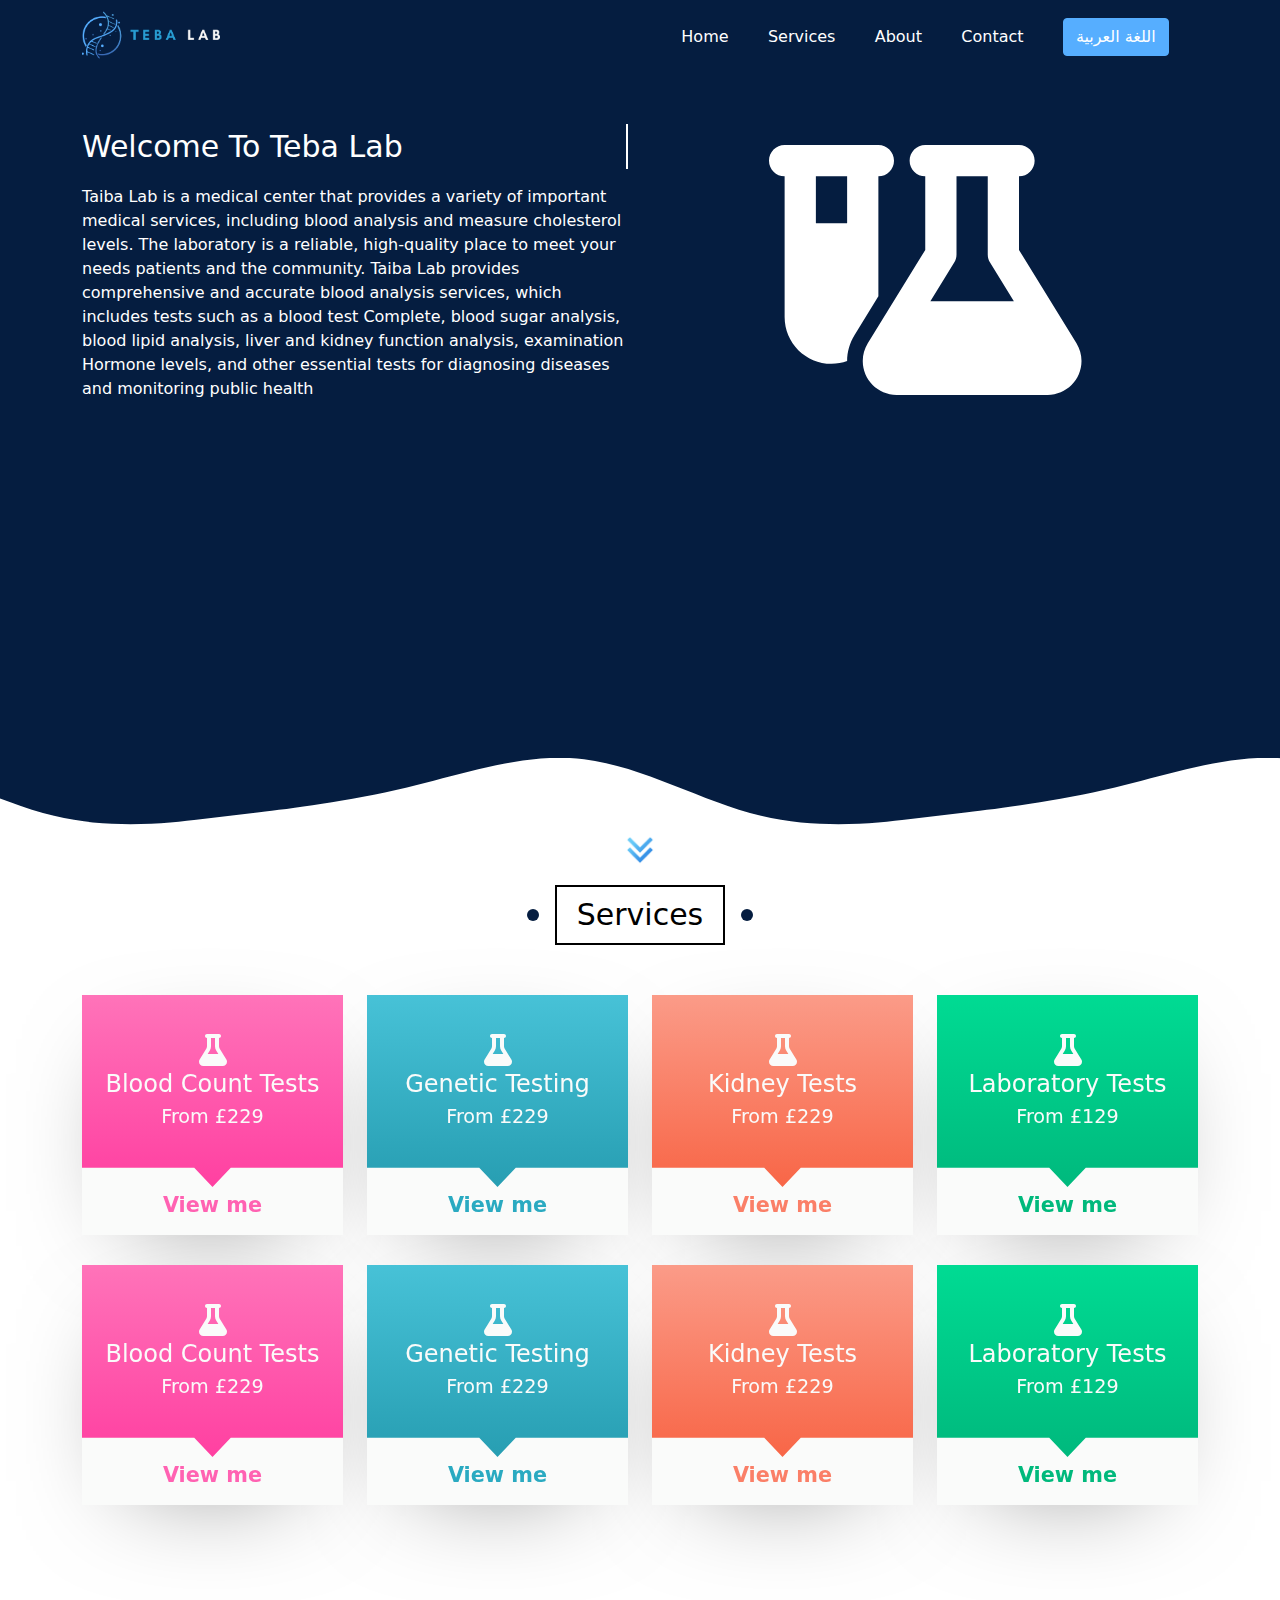
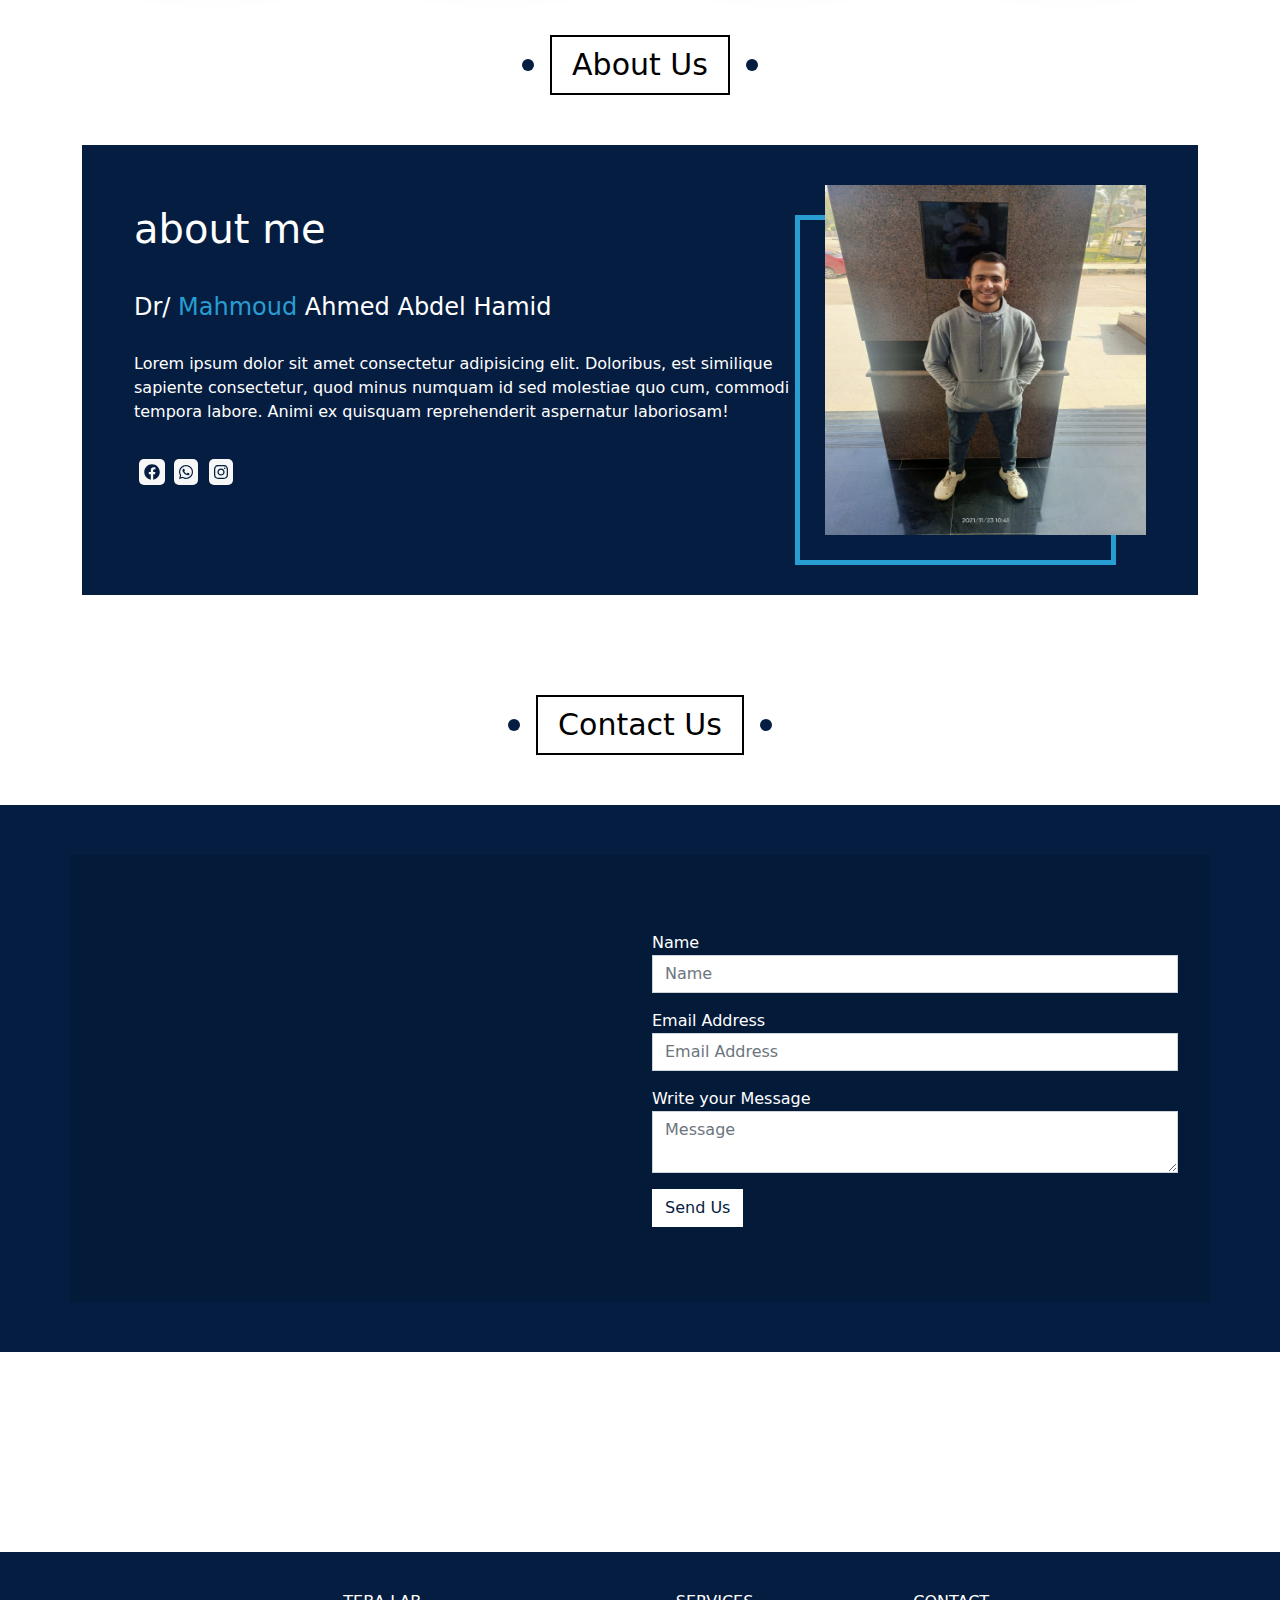
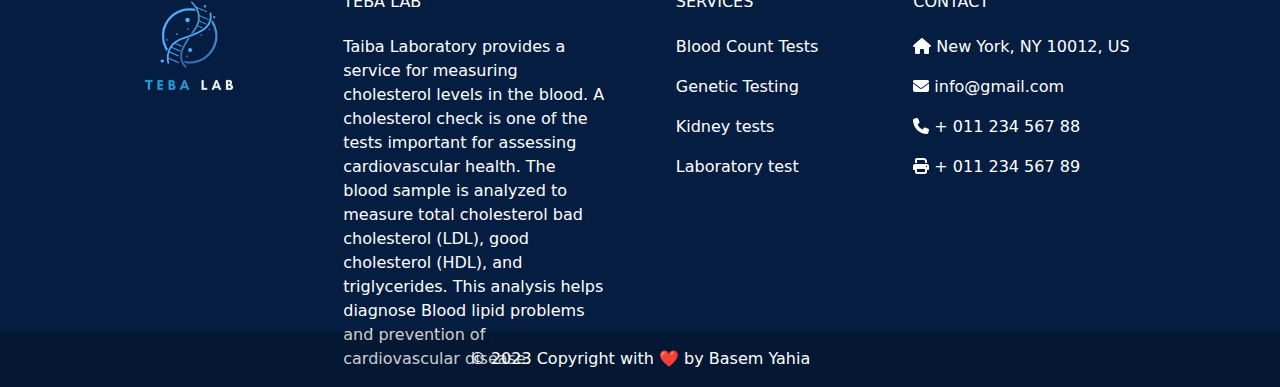
==== index.html @ e8a7df1d "first commit" ====
<!DOCTYPE html>
<html>

<head>
    <meta charset="UTF-8">
    <meta http-equiv="X-UA-Compatible" content="IE=edge">
    <meta name="viewport" content="width=device-width, initial-scale=1.0">
    <meta name="description" content="this is teba lab">
    <title>TEBA</title>
    <link rel="shortcut icon" href="images/logo.png" type="image/x-icon">
    <link rel="stylesheet" href="css/all.min.css">
    <link rel="stylesheet" href="css/bootstrap.min.css">
    <link rel="stylesheet" href="css/style.css">
</head>

<body>
    <!-- start header-->
    <header id="home">
        <nav>
            <div class="container">
                <div class="row">
                    <div class="col-6">
                        <div class="logo">
                            <img src="images/Pixel technology logo designs template - Copy.png" alt="" height="50px">
                        </div>
                    </div>
                    <div class="col-6">
                        <a href="#menu" id="toggle"><span></span></a>
                        <ul id="menu">
                            <li><a href="#home">Home</a></li>
                            <li><a href="#services">Services</a></li>
                            <li><a href="#about">About</a></li>
                            <li><a href="#contact">Contact</a></li>
                            <li><button onclick="switchLanguage('ar')" class="btn btn-primary">اللغة العربية</button>
                            </li>
                        </ul>
                    </div>
                </div>
            </div>
        </nav>
    </header>
    <!-- end header-->
    <!-- start landing-->
    <section class="landing">
        <div class="wave-container">
            <div class="container">
                <div class="row justify-content-between align-items-center landing_area">
                    <div class="col-lg-6 col-md-6 col-sm-6 col-12">
                        <div class="text">
                            <p>Welcome To Teba Lab</p>
                            <p>
                                Taiba Lab is a medical center that provides a variety of important medical services,
                                including blood analysis
                                and measure cholesterol levels. The laboratory is a reliable, high-quality place to meet
                                your needs
                                patients and the community.
                                Taiba Lab provides comprehensive and accurate blood analysis services, which includes
                                tests such as a blood test
                                Complete, blood sugar analysis, blood lipid analysis, liver and kidney function
                                analysis, examination
                                Hormone levels, and other essential tests for diagnosing diseases and monitoring public
                                health
                            </p>
                        </div>
                    </div>
                    <div class="col-lg-6 col-md-6 col-sm-6 col-12 text-center">
                        <div class="image_landing">
                            <i class="fa-solid fa-flask-vial"></i>
                        </div>
                    </div>
                </div>
            </div>
        </div>
        <div class="arrow">
            <a href="#services" class="go-down">
                <img src="images/down-arrow.png" alt="Erorr">
            </a>
        </div>
    </section>
    <!-- end landing-->
    <!-- start button up -->
    <button class="up" id="up"><i class="fa-solid fa-arrow-up"></i></button>
    <!-- end button up -->
    <!-- start service-->
    <section class="services" id="services">
        <div class="container">
            <div class="head">
                <h2 class="main-title">Services</h2>
            </div>
            <div class="row data_service">
                <div class="col-lg-3 col-md-4 col-sm-6 col-12">
                    <div class="card">
                        <div class="flip-card">
                            <div class="flip-card__container">
                                <div class="card-front">
                                    <div class="card-front__tp card-front__tp--city">
                                        <i class="fa-solid fa-flask"></i>
                                        <h2 class="card-front__heading">
                                            Blood Count Tests
                                        </h2>
                                        <p class="card-front__text-price">
                                            From £229
                                        </p>
                                    </div>

                                    <div class="card-front__bt">
                                        <p class="card-front__text-view card-front__text-view--city">
                                            View me
                                        </p>
                                    </div>
                                </div>
                            </div>
                        </div>

                        <div class="inside-page">
                            <div class="inside-page__container">
                                <h3 class="inside-page__heading inside-page__heading--city">
                                    For urban lovers
                                </h3>
                                <p class="inside-page__text">
                                    As cities never sleep, there are always something going on, no matter what
                                    time!
                                </p>
                                <a href="#" class="inside-page__btn inside-page__btn--city">View deals</a>
                            </div>
                        </div>
                    </div>
                </div>

                <div class="col-lg-3 col-md-4 col-sm-6 col-12">
                    <div class="card">
                        <div class="flip-card">
                            <div class="flip-card__container">
                                <div class="card-front">
                                    <div class="card-front__tp card-front__tp--ski">
                                        <i class="fa-solid fa-flask"></i>
                                        <h2 class="card-front__heading">
                                            Genetic Testing
                                        </h2>
                                        <p class="card-front__text-price">
                                            From £229
                                        </p>
                                    </div>

                                    <div class="card-front__bt">
                                        <p class="card-front__text-view card-front__text-view--ski">
                                            View me
                                        </p>
                                    </div>
                                </div>
                            </div>
                        </div>

                        <div class="inside-page">
                            <div class="inside-page__container">
                                <h3 class="inside-page__heading inside-page__heading--ski">
                                    For snow lovers
                                </h3>
                                <p class="inside-page__text">
                                    Love snow? Why not take up exciting ski-in sessions and hit the slope?
                                </p>
                                <a href="#" class="inside-page__btn inside-page__btn--ski">View deals</a>
                            </div>
                        </div>
                    </div>
                </div>

                <div class="col-lg-3 col-md-4 col-sm-6 col-12">
                    <div class="card">
                        <div class="flip-card">
                            <div class="flip-card__container">
                                <div class="card-front">
                                    <div class="card-front__tp card-front__tp--beach">
                                        <i class="fa-solid fa-flask"></i>
                                        <h2 class="card-front__heading">
                                            Kidney Tests
                                        </h2>
                                        <p class="card-front__text-price">
                                            From £229
                                        </p>
                                    </div>

                                    <div class="card-front__bt">
                                        <p class="card-front__text-view card-front__text-view--beach">
                                            View me
                                        </p>
                                    </div>
                                </div>
                            </div>
                        </div>

                        <div class="inside-page">
                            <div class="inside-page__container">
                                <h3 class="inside-page__heading inside-page__heading--beach">
                                    For sun lovers
                                </h3>
                                <p class="inside-page__text">
                                    Relax and get sun-kissed tan in the sea or take up surfting for an
                                    adventure!
                                </p>
                                <a href="#" class="inside-page__btn inside-page__btn--beach">View deals</a>
                            </div>
                        </div>
                    </div>
                </div>

                <div class="col-lg-3 col-md-4 col-sm-6 col-12">
                    <div class="card">
                        <div class="flip-card">
                            <div class="flip-card__container">
                                <div class="card-front">
                                    <div class="card-front__tp card-front__tp--camping">
                                        <i class="fa-solid fa-flask"></i>
                                        <h2 class="card-front__heading">
                                            Laboratory Tests
                                        </h2>
                                        <p class="card-front__text-price">
                                            From £129
                                        </p>
                                    </div>

                                    <div class="card-front__bt">
                                        <p class="card-front__text-view card-front__text-view--camping">
                                            View me
                                        </p>
                                    </div>
                                </div>
                            </div>
                        </div>

                        <div class="inside-page">
                            <div class="inside-page__container">
                                <h3 class="inside-page__heading inside-page__heading--camping">
                                    For nature lovers
                                </h3>
                                <p class="inside-page__text">
                                    Get your boots on for some hiking and explore all the beautiful scenery of
                                    nature!
                                </p>
                                <a href="#" class="inside-page__btn inside-page__btn--camping">View deals</a>
                            </div>
                        </div>
                    </div>
                </div>
                <div class="col-lg-3 col-md-4 col-sm-6 col-12">
                    <div class="card">
                        <div class="flip-card">
                            <div class="flip-card__container">
                                <div class="card-front">
                                    <div class="card-front__tp card-front__tp--city">
                                        <i class="fa-solid fa-flask"></i>
                                        <h2 class="card-front__heading">
                                            Blood Count Tests
                                        </h2>
                                        <p class="card-front__text-price">
                                            From £229
                                        </p>
                                    </div>

                                    <div class="card-front__bt">
                                        <p class="card-front__text-view card-front__text-view--city">
                                            View me
                                        </p>
                                    </div>
                                </div>
                            </div>
                        </div>

                        <div class="inside-page">
                            <div class="inside-page__container">
                                <h3 class="inside-page__heading inside-page__heading--city">
                                    For urban lovers
                                </h3>
                                <p class="inside-page__text">
                                    As cities never sleep, there are always something going on, no matter what
                                    time!
                                </p>
                                <a href="#" class="inside-page__btn inside-page__btn--city">View deals</a>
                            </div>
                        </div>
                    </div>
                </div>

                <div class="col-lg-3 col-md-4 col-sm-6 col-12">
                    <div class="card">
                        <div class="flip-card">
                            <div class="flip-card__container">
                                <div class="card-front">
                                    <div class="card-front__tp card-front__tp--ski">
                                        <i class="fa-solid fa-flask"></i>
                                        <h2 class="card-front__heading">
                                            Genetic Testing
                                        </h2>
                                        <p class="card-front__text-price">
                                            From £229
                                        </p>
                                    </div>

                                    <div class="card-front__bt">
                                        <p class="card-front__text-view card-front__text-view--ski">
                                            View me
                                        </p>
                                    </div>
                                </div>
                            </div>
                        </div>

                        <div class="inside-page">
                            <div class="inside-page__container">
                                <h3 class="inside-page__heading inside-page__heading--ski">
                                    For snow lovers
                                </h3>
                                <p class="inside-page__text">
                                    Love snow? Why not take up exciting ski-in sessions and hit the slope?
                                </p>
                                <a href="#" class="inside-page__btn inside-page__btn--ski">View deals</a>
                            </div>
                        </div>
                    </div>
                </div>

                <div class="col-lg-3 col-md-4 col-sm-6 col-12">
                    <div class="card">
                        <div class="flip-card">
                            <div class="flip-card__container">
                                <div class="card-front">
                                    <div class="card-front__tp card-front__tp--beach">
                                        <i class="fa-solid fa-flask"></i>
                                        <h2 class="card-front__heading">
                                            Kidney Tests
                                        </h2>
                                        <p class="card-front__text-price">
                                            From £229
                                        </p>
                                    </div>

                                    <div class="card-front__bt">
                                        <p class="card-front__text-view card-front__text-view--beach">
                                            View me
                                        </p>
                                    </div>
                                </div>
                            </div>
                        </div>

                        <div class="inside-page">
                            <div class="inside-page__container">
                                <h3 class="inside-page__heading inside-page__heading--beach">
                                    For sun lovers
                                </h3>
                                <p class="inside-page__text">
                                    Relax and get sun-kissed tan in the sea or take up surfting for an
                                    adventure!
                                </p>
                                <a href="#" class="inside-page__btn inside-page__btn--beach">View deals</a>
                            </div>
                        </div>
                    </div>
                </div>

                <div class="col-lg-3 col-md-4 col-sm-6 col-12">
                    <div class="card">
                        <div class="flip-card">
                            <div class="flip-card__container">
                                <div class="card-front">
                                    <div class="card-front__tp card-front__tp--camping">
                                        <i class="fa-solid fa-flask"></i>
                                        <h2 class="card-front__heading">
                                            Laboratory Tests
                                        </h2>
                                        <p class="card-front__text-price">
                                            From £129
                                        </p>
                                    </div>

                                    <div class="card-front__bt">
                                        <p class="card-front__text-view card-front__text-view--camping">
                                            View me
                                        </p>
                                    </div>
                                </div>
                            </div>
                        </div>

                        <div class="inside-page">
                            <div class="inside-page__container">
                                <h3 class="inside-page__heading inside-page__heading--camping">
                                    For nature lovers
                                </h3>
                                <p class="inside-page__text">
                                    Get your boots on for some hiking and explore all the beautiful scenery of
                                    nature!
                                </p>
                                <a href="#" class="inside-page__btn inside-page__btn--camping">View deals</a>
                            </div>
                        </div>
                    </div>
                </div>

            </div>
        </div>
    </section>
    <!-- end service-->
    <!-- start about-->
    <section class="about" id="about">
        <div class="container">
            <div class="head head_about">
                <h2 class="main-title">About Us</h2>
            </div>
            <div class="row data_about">
                <div class="col-lg-8 col-md-6 col-sm-6 col-12">
                    <article class="data">
                        <h1>about me</h1>
                        <h4>Dr/ <span>Mahmoud</span> ahmed abdel hamid</h4>
                        <p>Lorem ipsum dolor sit amet consectetur adipisicing elit. Doloribus, est similique sapiente
                            consectetur, quod minus numquam id sed molestiae quo cum, commodi tempora labore. Animi ex
                            quisquam reprehenderit aspernatur laboriosam!</p>
                    </article>
                    <div class="links_continue">
                        <a href=""><i class="fa-brands fa-facebook"></i></a>
                        <a href="https://api.whatsapp.com/send?phone=+201126554981&text=Hola%21%20Quisiera%20m%C3%A1s%20informaci%C3%B3n%20sobre%20Varela%202."
                            target="_blank">
                            <i class="fa-brands fa-whatsapp"></i>
                        </a>
                        <a href=""><i class="fa-brands fa-instagram"></i></a>
                    </div>
                </div>
                <div class="col-lg-4 col-md-6 col-sm-6 col-12">
                    <div class="image">
                        <img src="images/doctor.jpg" alt="">
                    </div>
                </div>
            </div>
        </div>
    </section>
    <!-- end about-->
    <!-- start contact-->
    <section class="contact" id="contact">
        <div class="head">
            <h2 class="main-title">Contact Us</h2>
        </div>
        <div class="contact_area">
            <div class="container">
                <div class="row location_contact">
                    <div class="col-md-6">
                        <iframe
                            src="https://www.google.com/maps/embed?pb=!1m18!1m12!1m3!1d3477.6890063917795!2d31.2769993270456!3d29.350108696522494!2m3!1f0!2f0!3f0!3m2!1i1024!2i768!4f13.1!3m3!1m2!1s0x1459eda19bec1b4f%3A0xa55be5084221f19f!2z2YXYudmF2YQg2LfZitio2Kkg2YTZhNiq2K3Yp9mE2YrZhCDYp9mE2LfYqNmK2Kk!5e0!3m2!1sar!2seg!4v1681587291342!5m2!1sar!2seg"
                            width="100%" height="400" style="border:0;" allowfullscreen="" loading="lazy"
                            referrerpolicy="no-referrer-when-downgrade"></iframe>

                    </div>
                    <br />
                    <div class="col-md-6">
                        <form class="my-form" method="post">
                            <div class="form-group">
                                <label for="form-name">Name</label>
                                <input type="text" class="form-control mb-3" id="form-name" placeholder="Name">
                            </div>
                            <div class="form-group">
                                <label for="form-email">Email Address</label>
                                <input type="email" class="form-control mb-3" id="form-email"
                                    placeholder="Email Address" required>
                            </div>
                            <div class="form-group">
                                <label for="form-message">Write your Message</label>
                                <textarea class="form-control" id="form-message" placeholder="Message"></textarea>
                            </div>
                            <button class="btn btn-default mt-3" type="submit">Send Us</button>
                        </form>
                    </div>
                </div>
            </div>
        </div>
    </section>

    <footer class="text-center text-lg-start text-white pt-4">
        <div class="container">
            <div class="row">
                <div class="col-md-3 col-lg-2 col-xl-2 mx-auto">
                    <img src="images/نسخة من Pixel technology logo designs template.png" class="footer_logo"
                        alt="Erorr">
                </div>

                <div class="col-md-3 col-lg-3 col-xl-3 mx-auto mt-3">
                    <h6 class="text-uppercase mb-4 font-weight-bold">
                        TEBA LAB
                    </h6>
                    <p>
                        Taiba Laboratory provides a service for measuring cholesterol levels in the blood. A cholesterol
                        check is one of the tests
                        important for assessing cardiovascular health. The blood sample is analyzed to measure total
                        cholesterol
                        bad cholesterol (LDL), good cholesterol (HDL), and triglycerides. This analysis helps diagnose
                        Blood lipid problems and prevention of cardiovascular disease.
                    </p>
                </div>

                <hr class="w-100 clearfix d-md-none" />

                <div class="col-md-2 col-lg-2 col-xl-2 mx-auto mt-3">
                    <h6 class="text-uppercase mb-4 font-weight-bold">Services</h6>
                    <p>Blood Count Tests</p>
                    <p>
                        Genetic Testing
                    </p>
                    <p>
                        Kidney tests
                    </p>
                    <p>
                        Laboratory test
                    </p>
                </div>


                <hr class="w-100 clearfix d-md-none" />


                <div class="col-md-4 col-lg-3 col-xl-3 mx-auto mt-3 footer_icon">
                    <h6 class="text-uppercase mb-4 font-weight-bold">Contact</h6>
                    <p><i class="fas fa-home mr-3"></i> New York, NY 10012, US</p>
                    <p><i class="fas fa-envelope mr-3"></i> info@gmail.com</p>
                    <p><i class="fas fa-phone mr-3"></i> + 011 234 567 88</p>
                    <p><i class="fas fa-print mr-3"></i> + 011 234 567 89</p>
                </div>

                <hr class="w-100 clearfix d-md-none" />

            </div>

        </div>

        <div class="text-center p-3 w-100 copyright">
            <p>© 2023 Copyright with ❤️ by Basem Yahia</p>
        </div>

    </footer>
    <!-- End of fooetr -->
    <script src="js/main.js"></script>
    <script src="js/popper.min.js"></script>
    <script src="js/jquery-3.6.3.min.js"></script>
    <script src="js/bootstrap.min.js"></script>
    <script src="js/all.min.js"></script>
</body>

</html>
---- css/style.css ----
* {
  margin: 0;
  padding: 0;
  box-sizing: border-box;
}

:root {
  --first_color: #051D40;
  --second_color: #289DD2;
  --third_color: #56AEFF;
  --four_color: #F7F7F7;
  --five_color: #FFFFFF;
}

html {
  scroll-behavior: smooth;
}

/* scroll*/
::-webkit-scrollbar {
  width: 12px;
}

::-webkit-scrollbar-track {
  background-color: var(--five_color);
}

::-webkit-scrollbar-thumb {
  background-color: var(--first_color);
}

::-webkit-scrollbar-thumb:hover {
  background-color: #041733;
}

/*end scroll*/
/* navbar*/
header {
  width: 100%;
  height: 70px;
}

nav {
  width: 100%;
  position: absolute;
  position: fixed;
  top: 0px;
  background-color: var(--first_color);
  color: var(--five_color);
  padding: 10px;
  z-index: 5;
}

#menu li a {
  position: relative;
}

#menu li a::before {
  content: "";
  height: 3px;
  width: 0;
  position: absolute;
  transition: 0.5s;
  background: var(--second_color);
  top: 29px;
}

#menu li a:hover::before {
  width: 100%;
}

nav ul {
  height: 100%;
  display: flex;
  justify-content: space-evenly;
  align-items: center;
  list-style: none;
  transition: all 0.5s ease;
  padding: 0;
}

nav ul li {
  margin: 0 10px;
}

nav ul li a {
  color: #fff;
  text-decoration: none;
  transition: all 0.5s ease;
}

nav ul li a:hover {
  color: var(--second_color);
}

@media(max-width:767px) {
  nav ul {
    height: 85%;
    display: none;
    margin-top: 80px;
    margin-left: -140%;
    margin-right: -20px;
    padding-top: 20px;
    text-align: center;
    background-color: rgba(0, 0, 0, 0.092);
  }

  nav ul li {
    padding: 10px 0;
  }
}

.btn-primary {
  background-color: var(--third_color);
  border-color: var(--third_color);
}

/* end nav*/
/* start landing */
.landing {
  position: relative;
}

.wave-container {
  height: 85vh;
  background-color: #051d40;
  color: var(--five_color);
  position: relative;
}

.wave-container::before {
  content: "";
  width: 100%;
  height: 79px;
  position: absolute;
  bottom: -0.3%;
  left: 0;
  background-size: auto;
  background-repeat: repeat no-repeat;
  background-position: 18vw bottom;
  background-image: url("data:image/svg+xml;utf8,<svg viewBox='0 0 1200  134' fill='none' xmlns='http://www.w3.org/2000/svg'><path d='M0 98L50 92C100 86 200 74 300 50C400 26 500 -10 600 2C700 14 800 74 900 98C1000 122 1100 110 1150 104L1200 98V134H1150C1100 134 1000 134 900 134C800 134 700 134 600 134C500 134 400 134 300 134C200 134 100 134 50 134H0V98Z' fill='%23ffffff'/></svg>");
}

.landing_area {
  height: 400px;
}

.text p:first-child {
  font-size: 30px;
  border-right: 2px solid var(--five_color);
  overflow: hidden;
  white-space: nowrap;
  animation: control-width 3s steps(28) 2s both, blink 0.5s infinite;
}

@keyframes control-width {
  from {
    width: 0;
  }

  to {
    width: 300px;
  }
}

@keyframes blink {
  from {
    border-right-color: var(--main-color);
  }

  to {
    border-right-color: transparent;
  }
}


.image_landing svg {
  position: relative;
  font-size: 250px;
  animation: up-and-down 4s linear infinite;
}

/* start animation up-and-down */
@keyframes up-and-down {
  0%, 100% {
    top: 0;
  }

  50% {
    top: -40px;
  }
}

/*end up-and-down*/

@media(max-width:450px) {
  .landing_area {
    height: 540px;
  }

  .wave-container {
    height: 110vh;
  }

  .image_landing svg {
    font-size: 240px;
  }
}

.go-down {
  width: 100%;
  position: absolute;
  padding: 0;
  text-align: center;
  animation: down 1.5s linear infinite;
}

.go-down img {
  width: 100%;
  height: 100%;
}

@media (max-width:768px) {
  .go-down {
    bottom: -30px;
  }

}

/* start animation arrow*/
@keyframes down {
  0%, 10%, 20%, 50%, 80%, 100% {
    transform: translateY(0);
  }

  40%, 60% {
    transform: translateY(-20px);
  }

}

/*end animation arrow*/
.go-down img {
  width: 30px;
}

.data_slide {
  height: 300px;
  text-align: center;
  color: var(--five_color);
}

/*end landing*/

/* toggle menue*/
#toggle {
  display: none;
  width: 28px;
  height: 30px;
  margin: 23px auto 10px;
}

@media (max-width:767px) {
  #toggle {
    display: block;
    float: right;
  }
}

#toggle span:after,
#toggle span:before {
  content: "";
  position: absolute;
  left: 0;
  top: -9px;
}

#toggle span:after {
  top: 9px;
}

#toggle span {
  position: relative;
  display: block;
}

#toggle span,
#toggle span:after,
#toggle span:before {
  width: 100%;
  height: 5px;
  background-color: var(--five_color);
  transition: all 0.3s;
  backface-visibility: hidden;
  border-radius: 2px;
}

/* on activation */
#toggle.on span {
  background-color: transparent;
}

#toggle.on span:before {
  transform: rotate(45deg) translate(5px, 5px);
}

#toggle.on span:after {
  transform: rotate(-45deg) translate(7px, -8px);
}

/* start button up*/

.up {
  width: 35px;
  height: 40px;
  background-color: #041733;
  color: white;
  border: none;
  position: fixed;
  bottom: 20px;
  right: 10px;
  z-index: 5;
  border-radius: 5px;
  cursor: pointer;
  display: none;
  animation: down 1.5s linear infinite;
}

/*end button up*/
/* section services*/
.services {
  margin-top: 50px;
  margin-bottom: 100px;
}

.head {
  margin-bottom: 50px;
}

.main-title {
  width: fit-content;
  margin: 0 auto;
  border: 2px solid black;
  padding: 10px 20px;
  font-size: 30px;
  position: relative;
  z-index: 1;
  color: black;
  transition: all 0.5 ease;
}

.main-title:hover {
  color: var(--five_color);
  border: 2px solid var(--five_color);
  transition-delay: 0.5s;
}

.main-title::before, .main-title::after {
  content: "";
  width: 12px;
  height: 12px;
  background-color: var(--first_color);
  position: absolute;
  top: 50%;
  transform: translateY(-50%);
  border-radius: 50%;
}

.main-title::before {
  left: -30px;
}

.main-title::after {
  right: -30px;
}

.main-title:hover::before {
  z-index: -1;
  animation: left-move 0.5s linear forwards;
}

.main-title:hover::after {
  z-index: -1;
  animation: right-move 0.5s linear forwards;
}

@keyframes left-move {
  50% {
    left: 0;
    width: 12px;
    height: 12px;
  }

  100% {
    left: 0;
    border-radius: 0;
    width: 50%;
    height: 100%;
  }
}

@keyframes right-move {
  50% {
    right: 0;
    width: 12px;
    height: 12px;
  }

  100% {
    right: 0;
    border-radius: 0;
    width: 50%;
    height: 100%;
  }
}

.card-front__heading {
  font-size: 1.5rem;
  margin-top: .25rem;
}

/* Main heading for inside page */
.inside-page__heading {
  padding-bottom: 1rem;
  width: 100%;
}

/* Mixed */

/* For both inside page's main heading and 'view me' text on card front cover */
.inside-page__heading,
.card-front__text-view {
  font-size: 1.3rem;
  font-weight: 800;
  margin-top: .2rem;
}

.inside-page__heading--city,
.card-front__text-view--city {
  color: #ff62b2;
}

.inside-page__heading--ski,
.card-front__text-view--ski {
  color: #2aaac1;
}

.inside-page__heading--beach,
.card-front__text-view--beach {
  color: #fa7f67;
}

.inside-page__heading--camping,
.card-front__text-view--camping {
  color: #00b97c;
}

/* Front cover */

.card-front__tp {
  color: #fafbfa;
}

/* For pricing text on card front cover */
.card-front__text-price {
  font-size: 1.2rem;
  margin-top: -.2rem;
}

/* Back cover */

/* For inside page's body text */
.inside-page__text {
  color: #333;
}

/* Icons ===========================================*/
.card-front__tp svg {
  font-size: xx-large;
}

/* Buttons =================================================*/

.inside-page__btn {
  background-color: transparent;
  border: 3px solid;
  border-radius: .5rem;
  font-size: 1.2rem;
  font-weight: 600;
  overflow: hidden;
  padding: .5rem;
  position: relative;
  text-decoration: none;
  transition: all .3s ease;
  width: 90%;
  z-index: 3;
}

.inside-page__btn::before {
  content: "";
  height: 100%;
  left: 0;
  position: absolute;
  top: 0;
  transform: scaleY(0);
  transition: all .3s ease;
  width: 100%;
  z-index: -1;
}

.inside-page__btn--city {
  border-color: #ff40a1;
  color: #ff40a1;
}

.inside-page__btn--city::before {
  background-color: #ff40a1;
}

.inside-page__btn--ski {
  border-color: #279eb2;
  color: #279eb2;
}

.inside-page__btn--ski::before {
  background-color: #279eb2;
}

.inside-page__btn--beach {
  border-color: #fa7f67;
  color: #fa7f67;
}

.inside-page__btn--beach::before {
  background-color: #fa7f67;
}

.inside-page__btn--camping {
  border-color: #00b97d;
  color: #00b97d;
}

.inside-page__btn--camping::before {
  background-color: #00b97d;
}

.inside-page__btn:hover {
  color: #fafbfa;
}

.inside-page__btn:hover::before {
  transform: scaleY(1);
}

/* Layout Structure=========================================*/

/* A container to hold the flip card and the inside page */
.card {
  width: 100%;
  height: 15rem;
  background-color: rgba(0, 0, 0, .05);
  box-shadow: -.1rem 1.7rem 6.6rem -3.2rem rgba(0, 0, 0, 0.5);
  position: relative;
  transition: all 1s ease;
  border: none;
  margin-bottom: 30px;
}

/* Flip card - covering both the front and inside front page */

/* An outer container to hold the flip card. This excludes the inside page */
.flip-card {
  width: 100%;
  height: 15rem;
  perspective: 100rem;
  position: absolute;
  right: 0;
  transition: all 1s ease;
  visibility: hidden;
  z-index: 2;
}

/* The outer container's visibility is set to hidden. This is to make everything within the container NOT set to hidden  */
/* This is done so content in the inside page can be selected */
.flip-card>* {
  visibility: visible;
}

/* An inner container to hold the flip card. This excludes the inside page */
.flip-card__container {
  height: 100%;
  position: absolute;
  right: 0;
  transform-origin: left;
  transform-style: preserve-3d;
  transition: all 1s ease;
  width: 100%;
}

.card-front {
  backface-visibility: hidden;
  height: 100%;
  left: 0;
  position: absolute;
  top: 0;
  width: 100%;
}

/* Styling for the front side of the flip card */

/* container for the front side */
.card-front {
  background-color: #fafbfa;
  height: 15rem;
}

/* Front side's top section */
.card-front__tp {
  align-items: center;
  clip-path: polygon(0 0, 100% 0, 100% 90%, 57% 90%, 50% 100%, 43% 90%, 0 90%);
  display: flex;
  flex-direction: column;
  height: 12rem;
  justify-content: center;
  padding: .75rem;
}

.card-front__tp--city {
  background: linear-gradient(to bottom,
      #ff73b9,
      #ff40a1);
}

.card-front__tp--ski {
  background: linear-gradient(to bottom,
      #47c2d7,
      #279eb2);
}

.card-front__tp--beach {
  background: linear-gradient(to bottom,
      #fb9b88,
      #f86647);
}

.card-front__tp--camping {
  background: linear-gradient(to bottom,
      #00db93,
      #00b97d);
}

/* Front card's bottom section */
.card-front__bt {
  align-items: center;
  display: flex;
  justify-content: center;
}

/* Inside page */

.inside-page {
  background-color: #fafbfa;
  box-shadow: inset 20rem 0px 5rem -2.5rem rgba(0, 0, 0, 0.25);
  height: 100%;
  padding: 1rem;
  position: absolute;
  right: 0;
  transition: all 1s ease;
  z-index: 1;
}

.inside-page__container {
  align-items: center;
  display: flex;
  flex-direction: column;
  height: 100%;
  text-align: center;
  width: 100%;
}

/* Functionality ====================================*/

/* This is to keep the card centered (within its container) when opened */
.card:hover {
  box-shadow:
    -.1rem 1.7rem 6.6rem -3.2rem rgba(0, 0, 0, 0.75);
}

/* When the card is hovered, the flip card container will rotate */
.card:hover .flip-card__container {
  transform: rotateY(96deg);
}

/* When the card is hovered, the shadow on the inside page will shrink to the left */
.card:hover .inside-page {
  box-shadow: inset 1rem 0px 5rem -2.5rem rgba(0, 0, 0, 0.1);
}

/*end services*/

/* about*/
.about {
  margin-bottom: 100px;
}

.down_about {
  width: 100%;
  height: 10px;
  position: relative;
  margin-bottom: 40px;
}

.data_about {
  width: 100%;
  height: auto;
  background-color: var(--first_color);
  padding: 40px 40px 60px;
  margin: 0 0 50px;
  color: var(--five_color);
}

@media(max-width:767px) {
  .data_about {
    flex-direction: column-reverse;
    padding: 30px;
  }
}

@media(max-width:450px) {
  .data_about {
    padding: 20px 10px;
  }
}

.data_about .data h1 {
  margin-top: 20px;
}

.data_about .data h4 {
  margin-top: 40px;
  margin-bottom: 30px;
  text-transform: capitalize;
}

.data_about .data h4 span {
  color: var(--second_color);
}

.links_continue {
  margin-top: 30px;
}

.links_continue a {
  width: 30px;
  height: 30px;
  display: inline-block;
}

.links_continue svg {
  margin: 5px;
  padding: 5px;
  background-color: var(--four_color);
  color: var(--first_color);
  border-radius: 5px;
}

.links_continue svg:hover {
  color: var(--third_color);
}

.image {
  height: 350px;
  position: relative;
}

.image img {
  position: absolute;
  width: 100%;
  height: 100%;
}

.image::before {
  content: '';
  width: 100%;
  height: 100%;
  position: absolute;
  left: -30px;
  top: 30px;
  border: 5px solid var(--second_color);
}

@media(max-width:767px) {
  .image::before {
    display: none;
  }

  .image {
    border: 5px solid var(--second_color);
  }
}

/*end about*/
/* contact*/
.contact {
  margin-bottom: 200px;
}

.contact_area {
  padding: 50px 0;
  background-color: var(--first_color);
}

.my-form {
  color: var(--five_color);
}

.my-form .btn-default {
  background-color: var(--five_color);
  color: var(--first_color);
  border-radius: 0;
}

.my-form .btn-default:hover {
  background-color: var(--second_color);
  color: var(--five_color);
}

.my-form .form-control {
  border-radius: 0;
}

.location_contact {
  align-items: center;
  background-color: rgba(0, 0, 0, 0.1);
  padding: 20px;
}

@media(max-width:450px) {
  .location_contact {
    padding: 0px;
  }
}

/* end contact*/
/*footer*/
footer {
  width: 100%;
  min-height: 400px;
  position: relative;
  background-color: var(--first_color);
  color: var(--five_color);
}

.footer_icon i {
  font-size: 20px;
}

.footer_logo {
  width: 100%;
}

.copyright {
  background-color: rgba(0, 0, 0, 0.2);
}

.copyright p {
  margin-bottom: 0;
}

@media(min-width:768px) {
  .copyright {
    position: absolute;
    bottom: 0;
  }
}

/* background-color: #ac2bac */

/*end footer*/
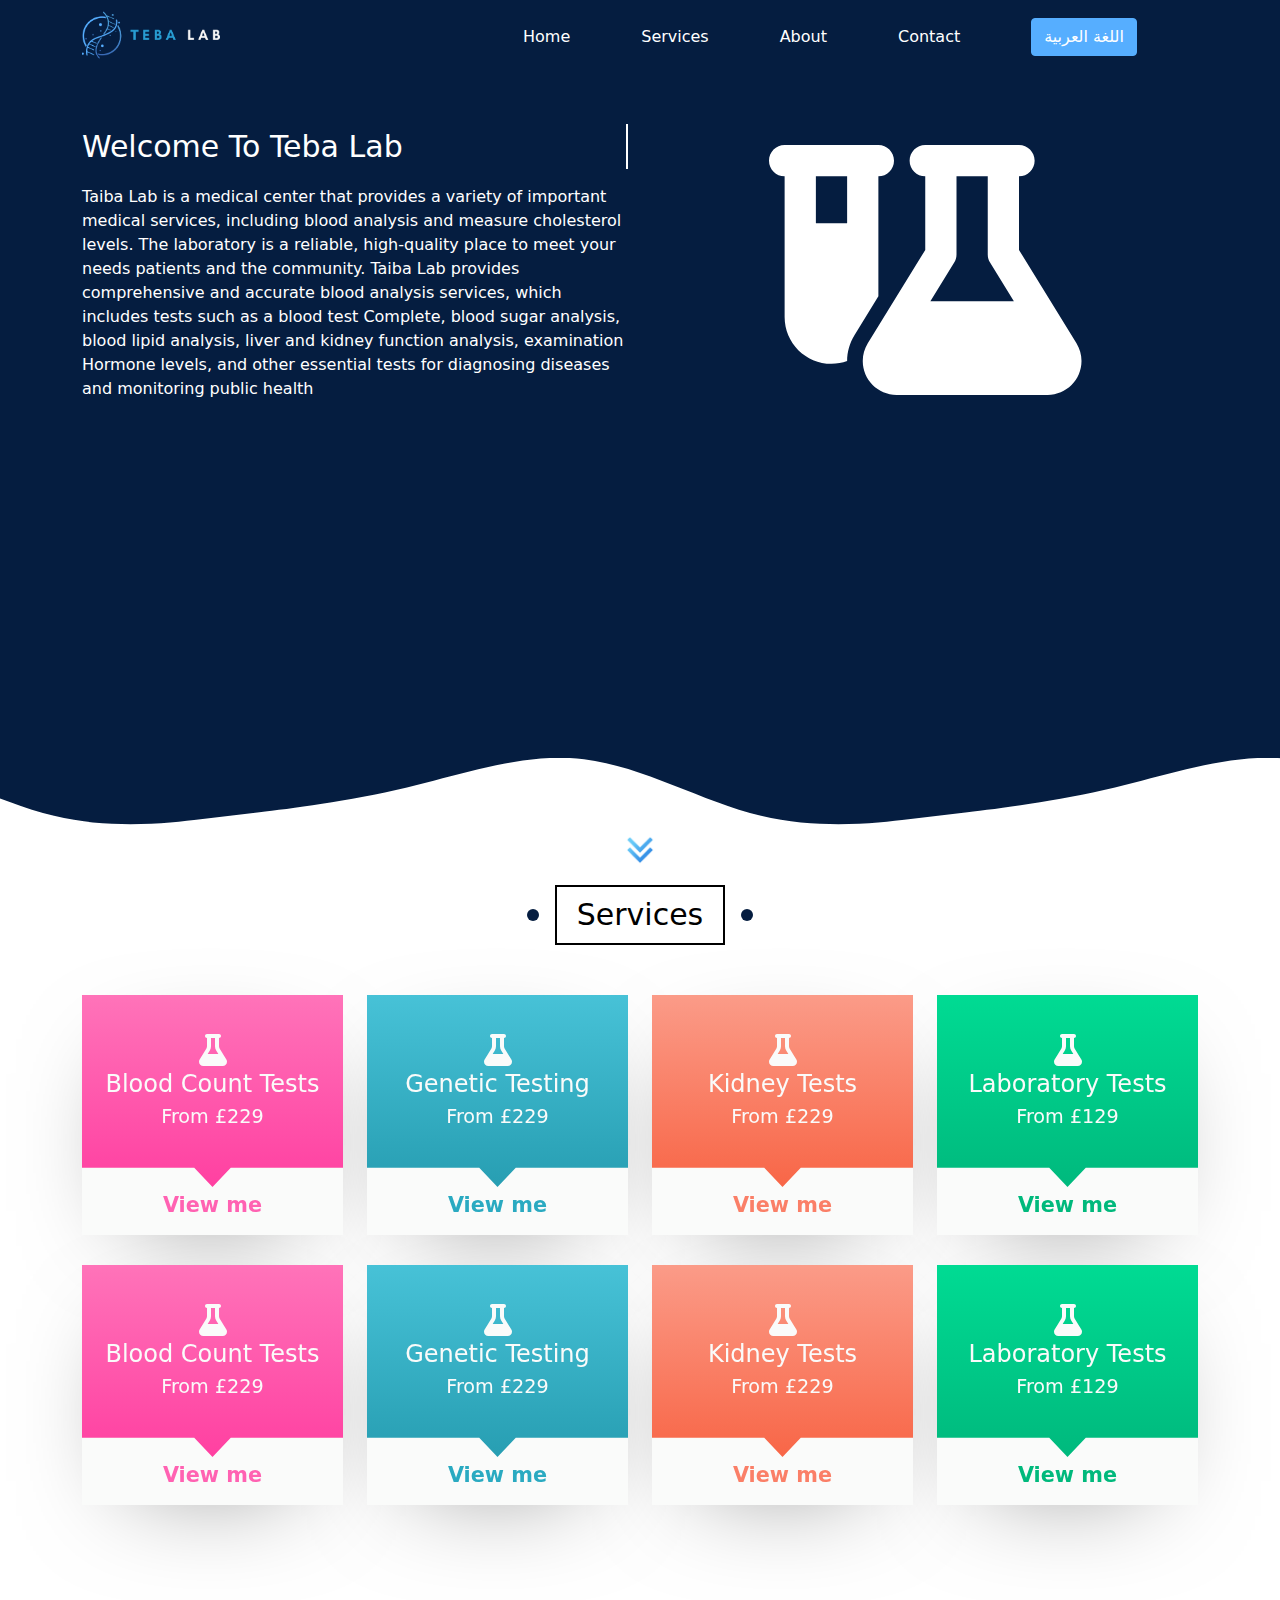
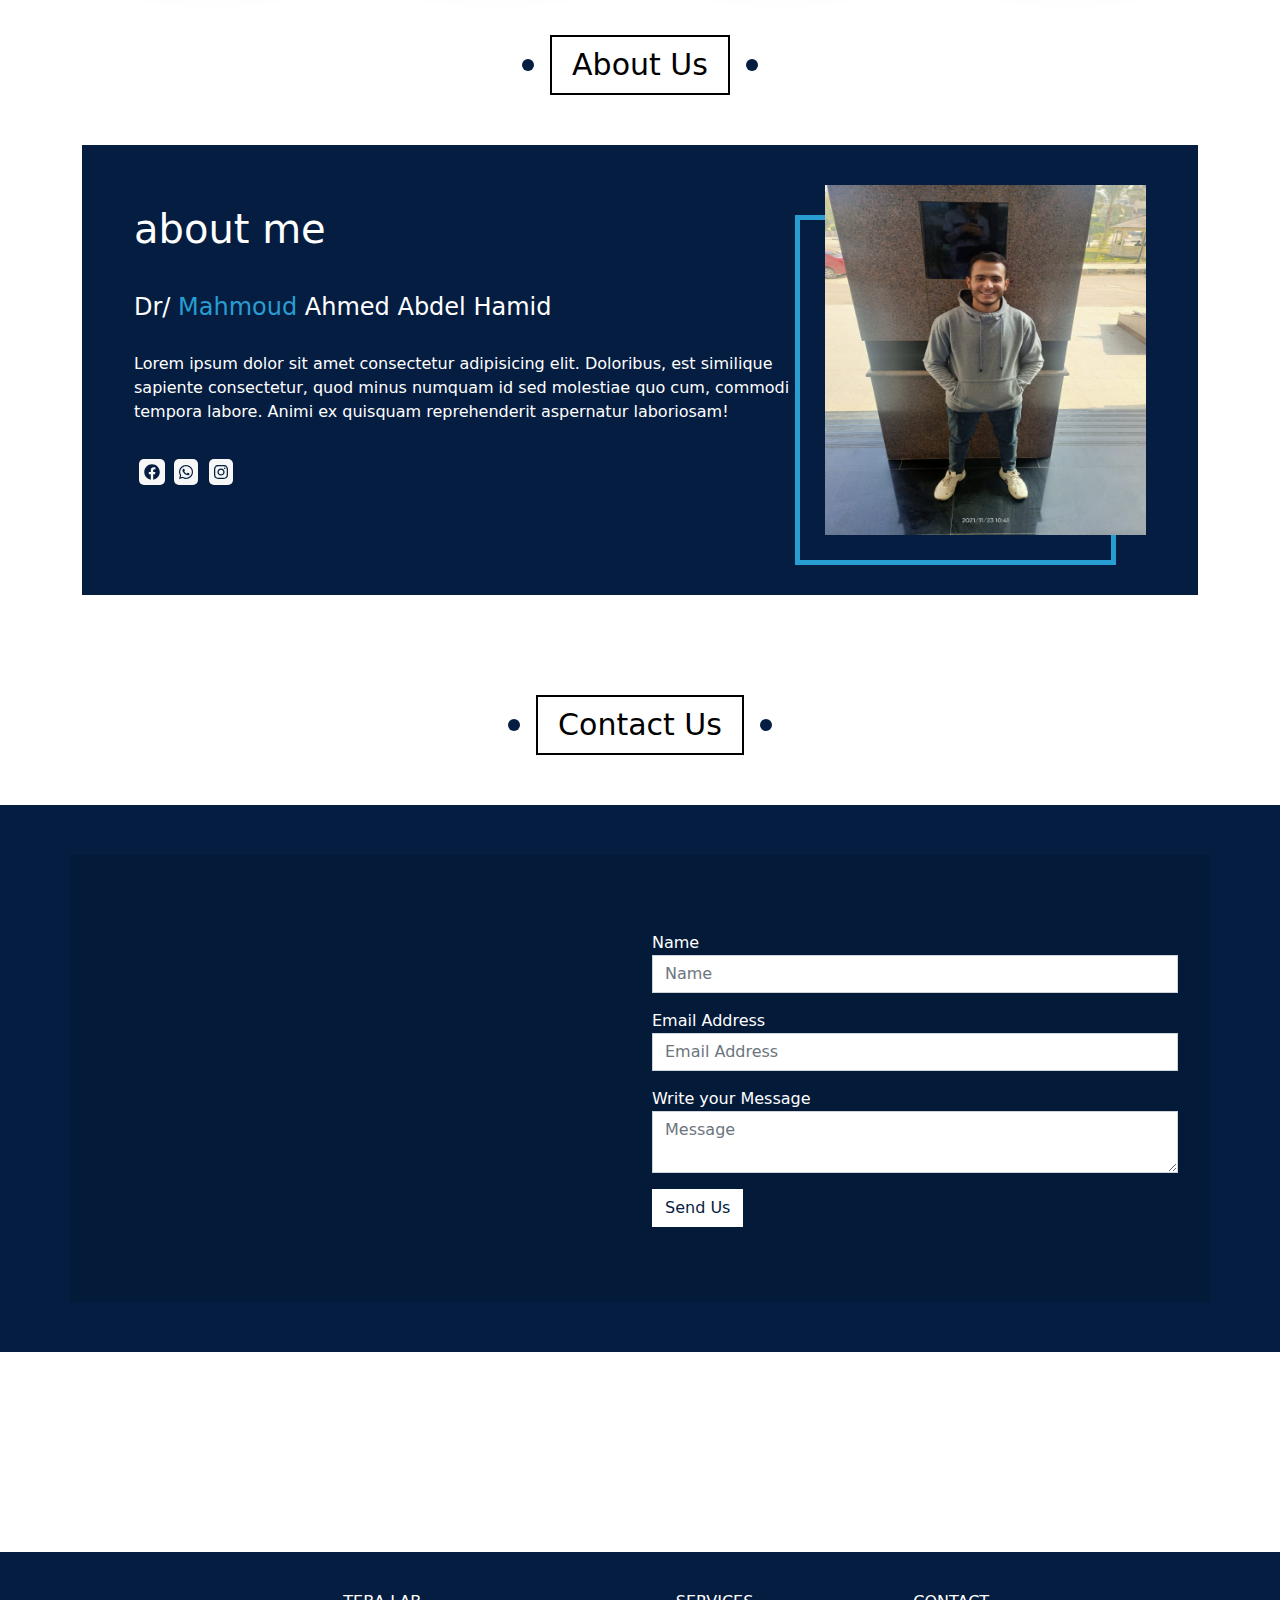
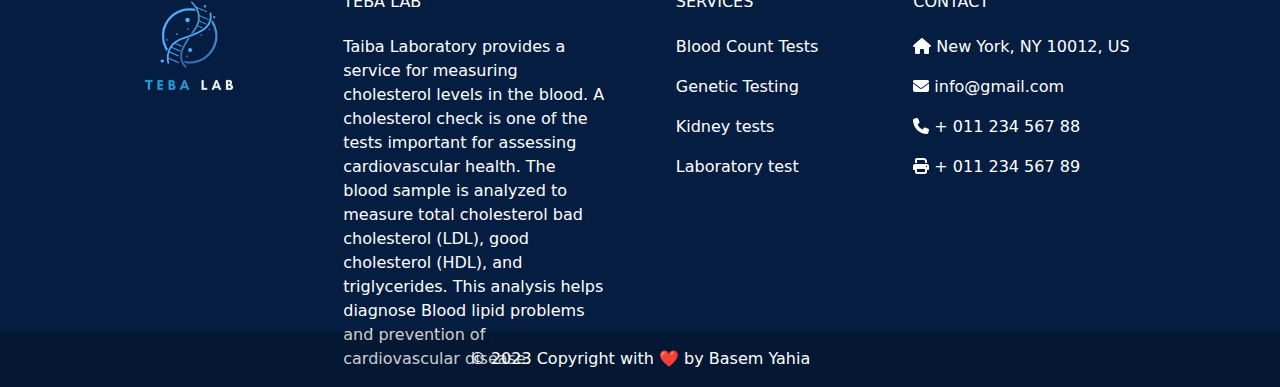
==== commit e7159c87: "second commit" ====
--- a/index.html
+++ b/index.html
@@ -19,12 +19,12 @@
         <nav>
             <div class="container">
                 <div class="row">
-                    <div class="col-6">
+                    <div class="col-6 col-md-4">
                         <div class="logo">
                             <img src="images/Pixel technology logo designs template - Copy.png" alt="" height="50px">
                         </div>
                     </div>
-                    <div class="col-6">
+                    <div class="col-6 col-md-8">
                         <a href="#menu" id="toggle"><span></span></a>
                         <ul id="menu">
                             <li><a href="#home">Home</a></li>
--- a/css/style.css
+++ b/css/style.css
@@ -128,6 +128,12 @@
   position: relative;
 }
 
+/* @media(max-width:767px) {
+  .wave-container {
+    height: 90vh;
+  }
+} */
+
 .wave-container::before {
   content: "";
   width: 100%;
@@ -194,14 +200,16 @@
 /*end up-and-down*/
 
 @media(max-width:450px) {
-  .landing_area {
+  /* .landing_area {
     height: 540px;
-  }
+  } */
 
   .wave-container {
-    height: 110vh;
-  }
-
+    height: 85vh;
+  }
+  .text p:nth-child(2){
+    display: none;
+  }
   .image_landing svg {
     font-size: 240px;
   }
